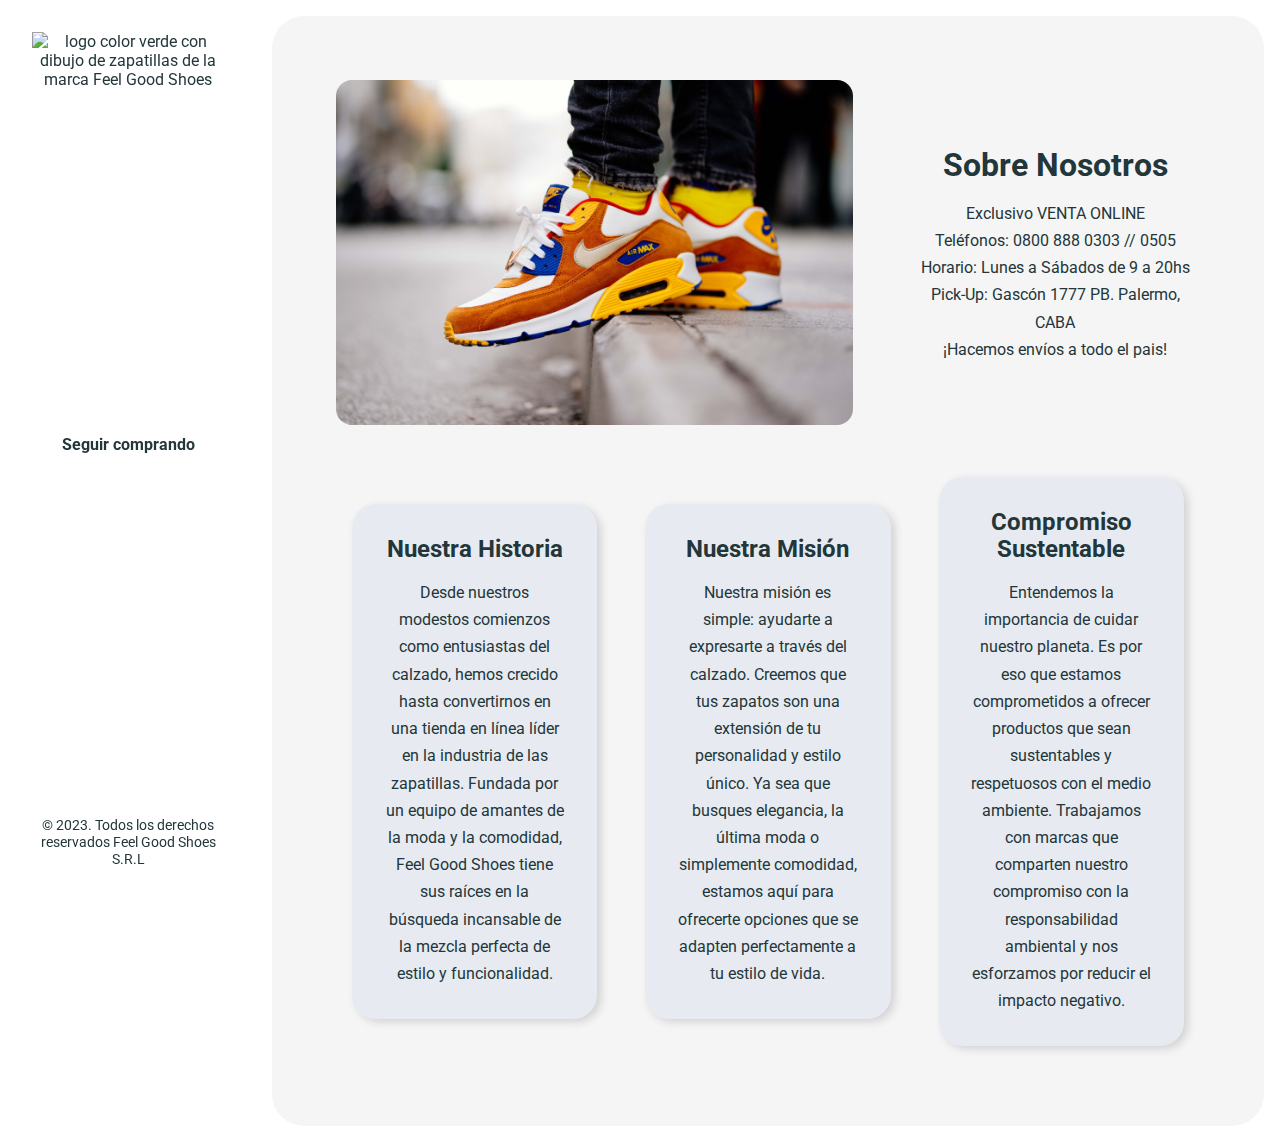
==== pages/about.html @ 331039f9 "agrego pagina sobre nosotros" ====
<!DOCTYPE html>
<html lang="es">

<head>
        <meta charset="UTF-8">
        <meta http-equiv="X-UA-Compatible" content="IE=edge">
        <meta name="viewport" content="width=device-width, initial-scale=1.0">
        <meta name="description" content="Te invitammos a conocernos un poco más. En esta sección te contamos sobre nuestros inicios y como nació la marca">
        <meta name="keywords" content="zapatillas, calzado, venta calzado, venta zapatillas, deporte, urbano, compra, empresa">

        <!-- link iconos bootstrap -->
        <link rel="stylesheet" href="https://cdn.jsdelivr.net/npm/bootstrap-icons@1.9.1/font/bootstrap-icons.css">
        <!-- link favicon -->
        <link rel="shortcut icon" href="../img/favicon.png" type="image/x-icon">
        <!-- link de mi css -->
        <link rel="stylesheet" href="../css/main.css">

        <title> Sobre nosotros - Feel Good Shoes </title>

</head>

<body>

        <div class="contenedor-general">
                <aside>
                        <header>
                                <a class="logo" href="../index.html"><img src="../img/logo.png" alt="logo color verde con dibujo de zapatillas de la marca Feel Good Shoes" width="150" height="150"></a>
                        </header>
                        <nav class="nav-carrito">
                                <ul>
                                        <li>
                                                <a class="boton-menu boton-volver" href="../index.html"> Seguir comprando </a>
                                        </li>
                                </ul>
                        </nav>
                        <footer>
                                <p class="texto-footer"> &copy; 2023. Todos los derechos reservados Feel Good Shoes S.R.L </p>
                        </footer>
                </aside>
                <main>
                        <div class="main-about">
                                <div class="foto-empresa">
                                        <img src="../img/about-zapatillas.png" alt="imagen del local de un panel lleno de zapatillas">
                                </div>

                                <div class="info-about">
                                        <h1 class="titulo-about"> Sobre Nosotros </h1>
                                        <p> Exclusivo VENTA ONLINE </p>
                                        <p> Teléfonos: 0800 888 0303 // 0505 </p>
                                        <p> Horario: Lunes a Sábados de 9 a 20hs </p>
                                        <p> Pick-Up: Gascón 1777 PB. Palermo, CABA</p>
                                        <p> ¡Hacemos envíos a todo el pais! </p>
                                </div>
                        </div>

                        <section class="section-about">

                                <div class="datos-empresa">
                                        <h2 class="titulo-cards-about"> Nuestra Historia </h2>
                                        <p> Desde nuestros modestos comienzos como entusiastas del calzado, hemos crecido hasta convertirnos en una tienda en línea líder en la industria de las zapatillas. Fundada por un equipo de amantes de la moda y la comodidad, Feel Good Shoes tiene sus raíces en la búsqueda incansable de la mezcla perfecta de estilo y funcionalidad. </p>
                                </div>

                                <div class="datos-empresa">
                                        <h2 class="titulo-cards-about"> Nuestra Misión </h2>
                                        <p> Nuestra misión es simple: ayudarte a expresarte a través del calzado. Creemos que tus zapatos son una extensión de tu personalidad y estilo único. Ya sea que busques elegancia, la última moda o simplemente comodidad, estamos aquí para ofrecerte opciones que se adapten perfectamente a tu estilo de vida. </p>
                                </div>

                                <div class="datos-empresa">
                                        <h2 class="titulo-cards-about"> Compromiso Sustentable </h2>
                                        <p> Entendemos la importancia de cuidar nuestro planeta. Es por eso que estamos comprometidos a ofrecer productos que sean sustentables y respetuosos con el medio ambiente. Trabajamos con marcas que comparten nuestro compromiso con la responsabilidad ambiental y nos esforzamos por reducir el impacto negativo. </p>
                                </div>
                        </section>

                </main>
        </div>
        <!-- link de mi js -->
        <script src="../js/carrito.js"></script>
        <script src="../js/main.js"></script>
</body>

</html>
---- css/main.css ----
/* link de google fonts. roboto 100, 400 y 700 bold) */
@import url('https://fonts.googleapis.com/css2?family=Roboto:wght@100;400;700&family=Work+Sans:ital,wght@0,300;0,700;1,900&display=swap');

/* reset y estilos generales */

* {
    margin: 0;
    padding: 0;
    box-sizing: border-box;
    font-family: 'Roboto', sans-serif;
    color: #23363a;
}

ul {
    list-style-type: none;
}

a {
    text-decoration: none;
}

.logo img:hover {
    opacity: 90%;
}

/* Estilos de Home productos */

.contenedor-general {
    display: grid;
    grid-template-columns: 1fr 4fr;
}

aside {
    padding: 2rem;
    color: whitesmoke;
    position: sticky;
    top: 0;
    height: 100vh;
    display: flex;
    flex-direction: column;
    justify-content: space-between;
    align-items: center;
    text-align: center;
}

.menu {
    display: flex;
    flex-direction: column;
    gap: 0.5rem;
}

.boton-menu {
    background-color: transparent;
    border: none;
    color: #23363a;
    cursor: pointer;
    font-weight: bold;
    padding: 0.7rem 1rem;
    font-size: 1rem;
    width: 100%;
}

.boton-menu:hover {
    color: black;
}

.boton-menu.active {
    background-color: whitesmoke;
    border-radius: 20px;
    box-shadow: 4px 3px 8px 0px rgb(210, 210, 210);
}

.li-boton-carrito {
    margin-top: 4rem;
}

.numerito {
    background-color: #96b4de7c;
    color: #23363a;
    padding: 0.2rem 0.3rem;
    border-radius: 4px;
}

footer a {
    font-weight: bold;
}

footer a:hover, .boton-menu:hover {
    color: #7aa3db;
}

.texto-footer {
    color: #23363a;
    font-size: 0.9rem;
    margin-top: 1rem;
}

main {
    background-color: whitesmoke;
    margin: 1rem;
    border-radius: 2rem;
    padding: 3rem;
}

.titulo-principal {
    color: #23363a;
    margin-bottom: 2rem;
}

.contenedor-productos {
    display: grid;
    grid-template-columns: repeat(3, 1fr);
    gap: 2rem;
}

.producto-imagen {
    max-width: 100%;
}

.producto-detalles {
    display: flex;
    flex-direction: column;
    justify-content: center;
    align-items: center;
}

.producto-titulo {
    font-size: 1rem;
    text-align: center;
    margin-bottom: 0.4rem;
}

.producto-precio {
    text-align: center;
    margin-bottom: 0.5rem;
}

.producto-agregar {
    padding: 0.3rem 1.5rem 0.4rem 1.5rem;
    border-radius: 8px;
    border: none;
    text-align: center;
    box-shadow: 4px 3px 8px 0px rgb(210, 210, 210);
    margin-bottom: 1rem;
    background-color: #7aa3db;
    color: whitesmoke;
    font-size: 1rem;
}

.producto-agregar:hover {
    cursor: pointer;
    background-color: #96b4de;
}


/* Estilos del carrito */

.titulo-principal {
    text-align: center;
    font-size: 2rem;
    margin-top: 1.5rem;
    font-weight: 700;
    color: #23363a;
}

.nav-carrito ul {
    display: flex;
    flex-direction: column;
    gap: 3rem;
}

.contenedor-carrito {
    display: flex;
    flex-direction: column;
}

.carrito-productos {
    display: flex;
    flex-direction: column;
    gap: 1rem;
}

.carrito-producto {
    display: flex;
    justify-content: space-around;
    align-items: center;
    background-color: #96b4de71;
    border-radius: 20px;
    box-shadow: 4px 3px 8px 0px rgb(233, 232, 232);
    padding: 1.3rem;
}

.carrito-producto-imagen {
    width: 17%;
}

.carrito-producto-cantidad, .carrito-producto-precio, .carrito-producto-subtotal {
    text-align: center;
}

.carrito-producto-eliminar {
    border: none;
    background-color: transparent;
    cursor: pointer;
    margin-right: 1rem;
    font-size: 1.2rem;
}

.carrito-acciones {
    display: flex;
    justify-content: end;
    margin-right: 4rem;
    margin-top: 2rem;
}

.carrito-acciones-total {
    display: flex;
    font-weight: 700;
    padding: 1rem;
    text-transform: uppercase;
    gap: 1rem;
}

.carrito-acciones-comprar {
    cursor: pointer;
    width: 100%;
    padding: 0.8rem 1.5rem;
    border-radius: 20px;
    border: none;
    text-align: center;
    box-shadow: 4px 3px 8px 0px rgb(210, 210, 210);
    background-color: #7aa3db;
    color: whitesmoke;
    font-size: 1rem;
}

.carrito-acciones-comprar:hover {
    background-color: #96b4de;
}

.disabled {
    display: none;
}

/* Estilos de about */

.main-about {
    display: flex;
    justify-content: center;
    align-items: center;
    margin: 1rem 1rem 3rem 1rem;
}

.titulo-about {
    margin-bottom: 1rem;
}

.info-about {
    width: 70%;
    text-align: center;
}

.info-about p {
    line-height: 1.7rem;
}

.foto-empresa img {
    width: 90%;
    border-radius: 1rem;
}

.section-about {
    display: flex;
    justify-content: center;
    align-items: center;
    text-align: center;
    gap: 3rem;
    line-height: 1.7rem;
    margin: 2rem;
}

.datos-empresa {
    background-color: #96b4de25;
    box-shadow: 4px 3px 8px 0px rgb(210, 210, 210);
    padding: 2rem;
    width: fit-content;
    border-radius: 1.5rem;
}

.titulo-cards-about {
    margin-bottom: 1rem;
}
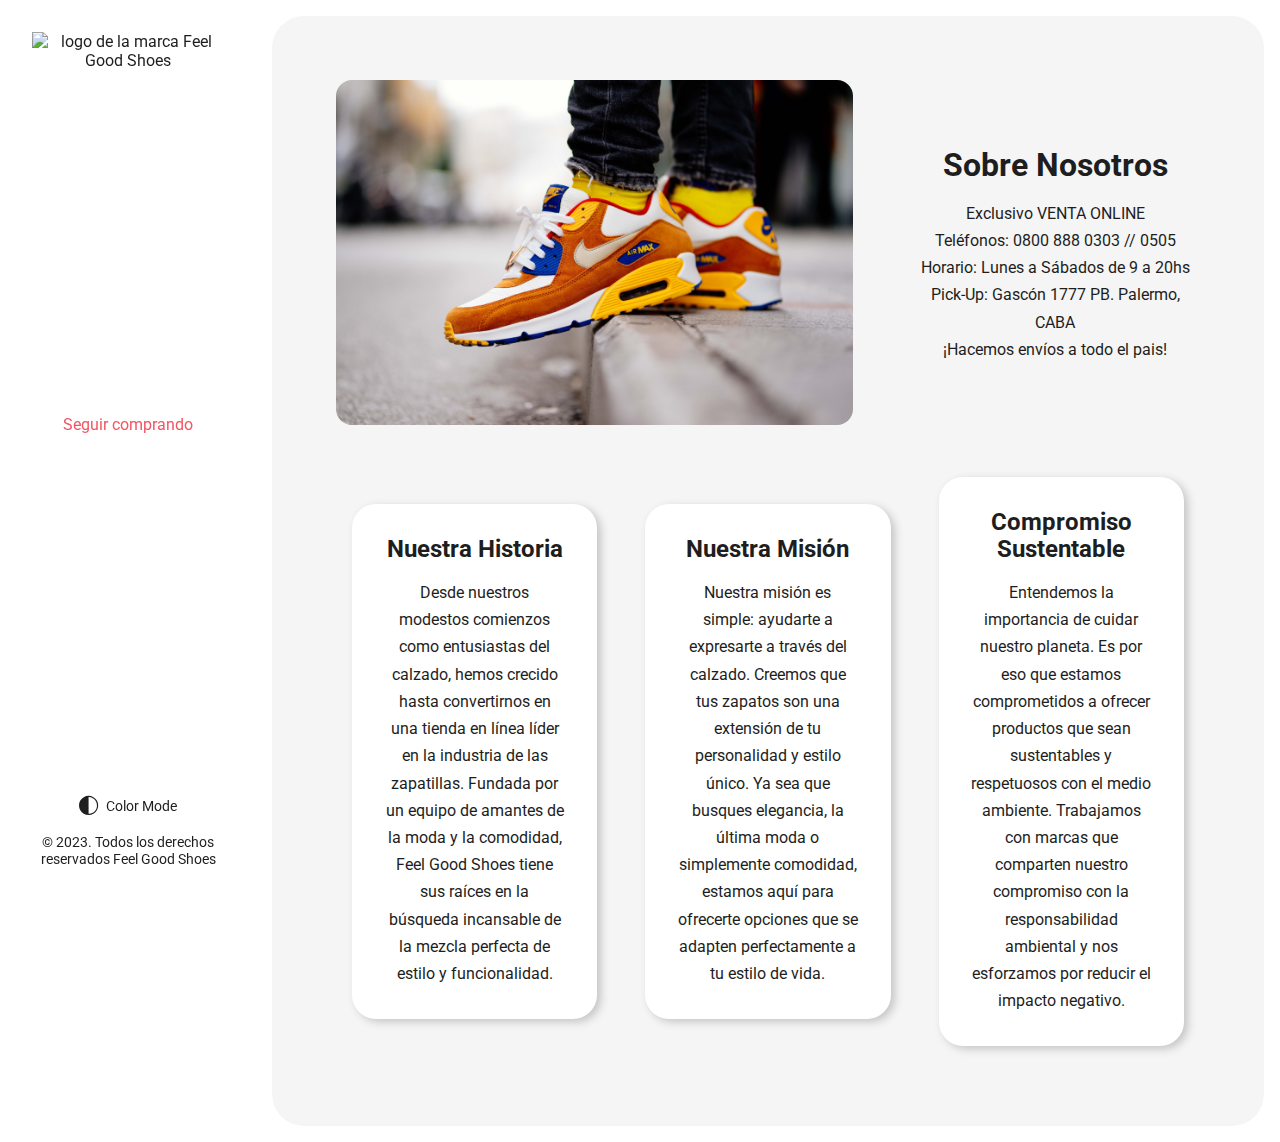
==== commit 1a03320b: "mejora de iconos" ====
--- a/pages/about.html
+++ b/pages/about.html
@@ -7,6 +7,7 @@
         <meta name="viewport" content="width=device-width, initial-scale=1.0">
         <meta name="description" content="Te invitammos a conocernos un poco más. En esta sección te contamos sobre nuestros inicios y como nació la marca">
         <meta name="keywords" content="zapatillas, calzado, venta calzado, venta zapatillas, deporte, urbano, compra, empresa">
+        <meta name="theme-color" content="#dcdcdc4a">
 
         <!-- link iconos bootstrap -->
         <link rel="stylesheet" href="https://cdn.jsdelivr.net/npm/bootstrap-icons@1.9.1/font/bootstrap-icons.css">
@@ -21,30 +22,34 @@
 
 <body>
 
-        <div class="contenedor-general">
+        <div class="general-container">
                 <aside>
                         <header>
-                                <a class="logo" href="../index.html"><img src="../img/logo.png" alt="logo color verde con dibujo de zapatillas de la marca Feel Good Shoes" width="150" height="150"></a>
+                                <a class="logo" href="../index.html"><img src="../img/logo.png" alt="logo de la marca Feel Good Shoes" width="150" height="150"></a>
                         </header>
-                        <nav class="nav-carrito">
+                        <nav class="nav-cart">
                                 <ul>
                                         <li>
-                                                <a class="boton-menu boton-volver" href="../index.html"> Seguir comprando </a>
+                                                <a class="button-menu button-back" href="../index.html"> Seguir comprando </a>
                                         </li>
                                 </ul>
                         </nav>
                         <footer>
-                                <p class="texto-footer"> &copy; 2023. Todos los derechos reservados Feel Good Shoes S.R.L </p>
+                                <div class="button-mode">
+                                        <button id="color-mode"><i class="bi bi-circle-half"></i></button>
+                                        <p class="p-mode"> Color Mode </p>
+                                </div>
+                                <p class="text-footer"> &copy; 2023. Todos los derechos reservados Feel Good Shoes </p>
                         </footer>
                 </aside>
                 <main>
                         <div class="main-about">
-                                <div class="foto-empresa">
-                                        <img src="../img/about-zapatillas.png" alt="imagen del local de un panel lleno de zapatillas">
+                                <div class="image-company">
+                                        <img src="../img/about-zapatillas.png" alt="foto primer plano de zapatillas nike naranjas">
                                 </div>
 
                                 <div class="info-about">
-                                        <h1 class="titulo-about"> Sobre Nosotros </h1>
+                                        <h1 class="title-about"> Sobre Nosotros </h1>
                                         <p> Exclusivo VENTA ONLINE </p>
                                         <p> Teléfonos: 0800 888 0303 // 0505 </p>
                                         <p> Horario: Lunes a Sábados de 9 a 20hs </p>
@@ -55,26 +60,31 @@
 
                         <section class="section-about">
 
-                                <div class="datos-empresa">
-                                        <h2 class="titulo-cards-about"> Nuestra Historia </h2>
+                                <div class="info-company">
+                                        <h2 class="title-cards-about"> Nuestra Historia </h2>
                                         <p> Desde nuestros modestos comienzos como entusiastas del calzado, hemos crecido hasta convertirnos en una tienda en línea líder en la industria de las zapatillas. Fundada por un equipo de amantes de la moda y la comodidad, Feel Good Shoes tiene sus raíces en la búsqueda incansable de la mezcla perfecta de estilo y funcionalidad. </p>
                                 </div>
 
-                                <div class="datos-empresa">
-                                        <h2 class="titulo-cards-about"> Nuestra Misión </h2>
+                                <div class="info-company">
+                                        <h2 class="title-cards-about"> Nuestra Misión </h2>
                                         <p> Nuestra misión es simple: ayudarte a expresarte a través del calzado. Creemos que tus zapatos son una extensión de tu personalidad y estilo único. Ya sea que busques elegancia, la última moda o simplemente comodidad, estamos aquí para ofrecerte opciones que se adapten perfectamente a tu estilo de vida. </p>
                                 </div>
 
-                                <div class="datos-empresa">
-                                        <h2 class="titulo-cards-about"> Compromiso Sustentable </h2>
+                                <div class="info-company">
+                                        <h2 class="title-cards-about"> Compromiso Sustentable </h2>
                                         <p> Entendemos la importancia de cuidar nuestro planeta. Es por eso que estamos comprometidos a ofrecer productos que sean sustentables y respetuosos con el medio ambiente. Trabajamos con marcas que comparten nuestro compromiso con la responsabilidad ambiental y nos esforzamos por reducir el impacto negativo. </p>
                                 </div>
                         </section>
 
                 </main>
         </div>
+
+        <!-- link de tostify y sweetalert js -->
+        <script type="text/javascript" src="https://cdn.jsdelivr.net/npm/toastify-js"></script>
+        <script src="https://cdn.jsdelivr.net/npm/sweetalert2@11"></script>
         <!-- link de mi js -->
-        <script src="../js/carrito.js"></script>
+        <script src="../js/color-mode.js"></script>
+        <script src="../js/cart.js"></script>
         <script src="../js/main.js"></script>
 </body>
 
--- a/css/main.css
+++ b/css/main.css
@@ -1,38 +1,94 @@
-/* link de google fonts. roboto 100, 400 y 700 bold) */
+/* link google fonts. roboto 100, 400, 700 bold */
 @import url('https://fonts.googleapis.com/css2?family=Roboto:wght@100;400;700&family=Work+Sans:ital,wght@0,300;0,700;1,900&display=swap');
 
-/* reset y estilos generales */
+/* reset */
 
 * {
     margin: 0;
     padding: 0;
     box-sizing: border-box;
     font-family: 'Roboto', sans-serif;
-    color: #23363a;
+}
+
+/* vars colors */
+
+:root {
+    /* light mode */
+    --clr-bg: #ffffff;
+    --clr-bg-main: #dcdcdc4a;
+    --clr-bg-details: #4593b7a2;
+    --clr-details-pink: #f25563;
+    --cl-bg-button: #f1f1f1;
+    --cl-bg-button-hover: #dcdcdc;
+    --clr-bg-cart: #4593b714;
+    --clr-text: #1e1e1e;
+    --clr-shadow: #c5c5c5;
+}
+
+[data-theme="dark"] {
+    /* dark mode */
+    --clr-bg: #252525;
+    --clr-bg-main: #1e1e1e;
+    --clr-bg-details: #4593b76a;
+    --clr-details-pink: #f96672bf;
+    --cl-bg-button: #232323bd;
+    --cl-bg-button-hover: #333232;
+    --clr-bg-cart: #333333;
+    --clr-text: #f1f1f1;
+    --clr-shadow: #3b3b3b;
+}
+
+/* general styles */
+
+body {
+    background-color: var(--clr-bg);
+    color: var(--clr-text);
 }
 
 ul {
     list-style-type: none;
 }
 
-a {
+a, button {
     text-decoration: none;
-}
-
-.logo img:hover {
-    opacity: 90%;
-}
-
-/* Estilos de Home productos */
-
-.contenedor-general {
+    color: var(--clr-text);
+}
+
+.general-container {
     display: grid;
     grid-template-columns: 1fr 4fr;
 }
 
+.button-mode {
+    display: flex;
+    justify-content: center;
+    align-items: center;
+    margin-top: 1rem;
+}
+
+.p-mode {
+    font-size: 0.9rem;
+}
+
+#color-mode {
+    border: none;
+    background-color: transparent;
+    font-size: 1.2rem;
+    margin-right: 0.5rem;
+}
+
+#color-mode img:hover {
+    cursor: pointer;
+}
+
+/* nav aside home products*/
+
+.logo img:hover {
+    opacity: 80%;
+}
+
 aside {
     padding: 2rem;
-    color: whitesmoke;
     position: sticky;
     top: 0;
     height: 100vh;
@@ -43,162 +99,159 @@
     text-align: center;
 }
 
-.menu {
+.menu-nav {
     display: flex;
     flex-direction: column;
     gap: 0.5rem;
 }
 
-.boton-menu {
+#todos, #hombre, #mujer {
+    color: var(--clr-text);
+}
+
+.button-menu {
     background-color: transparent;
     border: none;
-    color: #23363a;
-    cursor: pointer;
-    font-weight: bold;
+    cursor: pointer;
     padding: 0.7rem 1rem;
     font-size: 1rem;
     width: 100%;
 }
 
-.boton-menu:hover {
-    color: black;
-}
-
-.boton-menu.active {
-    background-color: whitesmoke;
+.button-menu.active {
+    background-color: var(--cl-bg-button);
     border-radius: 20px;
-    box-shadow: 4px 3px 8px 0px rgb(210, 210, 210);
-}
-
-.li-boton-carrito {
+    box-shadow: 4px 3px 8px 0px var(--clr-shadow);
+}
+
+.button-menu:hover {
+    background-color: var(--cl-bg-button-hover);
+    border-radius: 2rem;
+}
+
+.li-button-cart {
     margin-top: 4rem;
 }
 
-.numerito {
-    background-color: #96b4de7c;
-    color: #23363a;
+.button-cart i {
+    margin-right: 0.3rem;
+}
+
+.littleNumber {
+    background-color: var(--clr-details-pink);
     padding: 0.2rem 0.3rem;
     border-radius: 4px;
-}
-
-footer a {
-    font-weight: bold;
-}
-
-footer a:hover, .boton-menu:hover {
-    color: #7aa3db;
-}
-
-.texto-footer {
-    color: #23363a;
+    margin-left: 0.2rem;
+}
+
+.text-footer {
     font-size: 0.9rem;
     margin-top: 1rem;
 }
 
+/* main general */
+
 main {
-    background-color: whitesmoke;
+    background-color: var(--clr-bg-main);
     margin: 1rem;
     border-radius: 2rem;
     padding: 3rem;
 }
 
-.titulo-principal {
-    color: #23363a;
+#title-principal {
+    color: var(--clr-text);
+    text-align: center;
+    font-size: 2rem;
+    font-weight: 700;
+    margin-top: 1rem;
     margin-bottom: 2rem;
 }
 
-.contenedor-productos {
+/* main home products */
+
+.container-products {
     display: grid;
     grid-template-columns: repeat(3, 1fr);
     gap: 2rem;
 }
 
-.producto-imagen {
+.product-image {
     max-width: 100%;
 }
 
-.producto-detalles {
+.product-details {
     display: flex;
     flex-direction: column;
     justify-content: center;
     align-items: center;
 }
 
-.producto-titulo {
+.product-title {
+    font-size: 1.1rem;
+    text-align: center;
+    margin-bottom: 0.4rem;
+}
+
+.product-price {
+    text-align: center;
+    margin-bottom: 0.5rem;
+}
+
+.product-add {
+    padding: 0.3rem 1.5rem 0.4rem 1.5rem;
+    margin-bottom: 1rem;
+    border-radius: 2rem;
+    border: none;
     font-size: 1rem;
     text-align: center;
-    margin-bottom: 0.4rem;
-}
-
-.producto-precio {
-    text-align: center;
-    margin-bottom: 0.5rem;
-}
-
-.producto-agregar {
-    padding: 0.3rem 1.5rem 0.4rem 1.5rem;
-    border-radius: 8px;
-    border: none;
-    text-align: center;
-    box-shadow: 4px 3px 8px 0px rgb(210, 210, 210);
-    margin-bottom: 1rem;
-    background-color: #7aa3db;
-    color: whitesmoke;
-    font-size: 1rem;
-}
-
-.producto-agregar:hover {
-    cursor: pointer;
-    background-color: #96b4de;
-}
-
-
-/* Estilos del carrito */
-
-.titulo-principal {
-    text-align: center;
-    font-size: 2rem;
-    margin-top: 1.5rem;
-    font-weight: 700;
-    color: #23363a;
-}
-
-.nav-carrito ul {
-    display: flex;
-    flex-direction: column;
-    gap: 3rem;
-}
-
-.contenedor-carrito {
-    display: flex;
-    flex-direction: column;
-}
-
-.carrito-productos {
-    display: flex;
-    flex-direction: column;
-    gap: 1rem;
-}
-
-.carrito-producto {
+    background-color: var(--clr-bg-details);
+    box-shadow: 2px 2px 5px 1px var(--clr-shadow);
+    color: var(--clr-text);
+}
+
+.product-add:hover {
+    cursor: pointer;
+    opacity: 80%;
+}
+
+/* nav aside cart */
+
+.button-back {
+    color: var(--clr-details-pink);
+}
+
+/* main cart */
+
+.container-cart {
+    display: flex;
+    flex-direction: column;
+}
+
+.cart-product {
     display: flex;
     justify-content: space-around;
     align-items: center;
-    background-color: #96b4de71;
+    background-color: var(--clr-bg-cart);
     border-radius: 20px;
-    box-shadow: 4px 3px 8px 0px rgb(233, 232, 232);
+    box-shadow: 4px 3px 8px 0px var(--clr-shadow);
     padding: 1.3rem;
-}
-
-.carrito-producto-imagen {
+    margin-top: 2rem;
+}
+
+.cart-product-image {
     width: 17%;
 }
 
-.carrito-producto-cantidad, .carrito-producto-precio, .carrito-producto-subtotal {
-    text-align: center;
-}
-
-.carrito-producto-eliminar {
+.cart-product-volume, .cart-product-price, .cart-product-subtotal {
+    text-align: center;
+}
+
+.cart-products {
+    display: flex;
+    flex-direction: column;
+}
+
+.cart-product-eliminar {
     border: none;
     background-color: transparent;
     cursor: pointer;
@@ -206,14 +259,14 @@
     font-size: 1.2rem;
 }
 
-.carrito-acciones {
+.cart-actions {
     display: flex;
     justify-content: end;
     margin-right: 4rem;
     margin-top: 2rem;
 }
 
-.carrito-acciones-total {
+.cart-actions-total {
     display: flex;
     font-weight: 700;
     padding: 1rem;
@@ -221,28 +274,32 @@
     gap: 1rem;
 }
 
-.carrito-acciones-comprar {
+.cart-actions-buy {
     cursor: pointer;
     width: 100%;
     padding: 0.8rem 1.5rem;
     border-radius: 20px;
     border: none;
     text-align: center;
-    box-shadow: 4px 3px 8px 0px rgb(210, 210, 210);
-    background-color: #7aa3db;
-    color: whitesmoke;
+    box-shadow: 4px 3px 8px 0px var(--clr-shadow);
+    background-color: var(--clr-bg-details);
+    color: var(--clr-text);
     font-size: 1rem;
 }
 
-.carrito-acciones-comprar:hover {
-    background-color: #96b4de;
+.cart-actions-buy:hover {
+    opacity: 80%;
+}
+
+.cart-bought, .cart-empty {
+    margin-top: 2rem;
 }
 
 .disabled {
     display: none;
 }
 
-/* Estilos de about */
+/* main about */
 
 .main-about {
     display: flex;
@@ -251,7 +308,12 @@
     margin: 1rem 1rem 3rem 1rem;
 }
 
-.titulo-about {
+.image-company img {
+    width: 90%;
+    border-radius: 1rem;
+}
+
+.title-about {
     margin-bottom: 1rem;
 }
 
@@ -262,11 +324,6 @@
 
 .info-about p {
     line-height: 1.7rem;
-}
-
-.foto-empresa img {
-    width: 90%;
-    border-radius: 1rem;
 }
 
 .section-about {
@@ -279,14 +336,14 @@
     margin: 2rem;
 }
 
-.datos-empresa {
-    background-color: #96b4de25;
-    box-shadow: 4px 3px 8px 0px rgb(210, 210, 210);
+.title-cards-about {
+    margin-bottom: 1rem;
+}
+
+.info-company {
+    background-color: var(--clr-bg);
+    box-shadow: 4px 3px 8px 0px var(--clr-shadow);
     padding: 2rem;
     width: fit-content;
     border-radius: 1.5rem;
-}
-
-.titulo-cards-about {
-    margin-bottom: 1rem;
 }